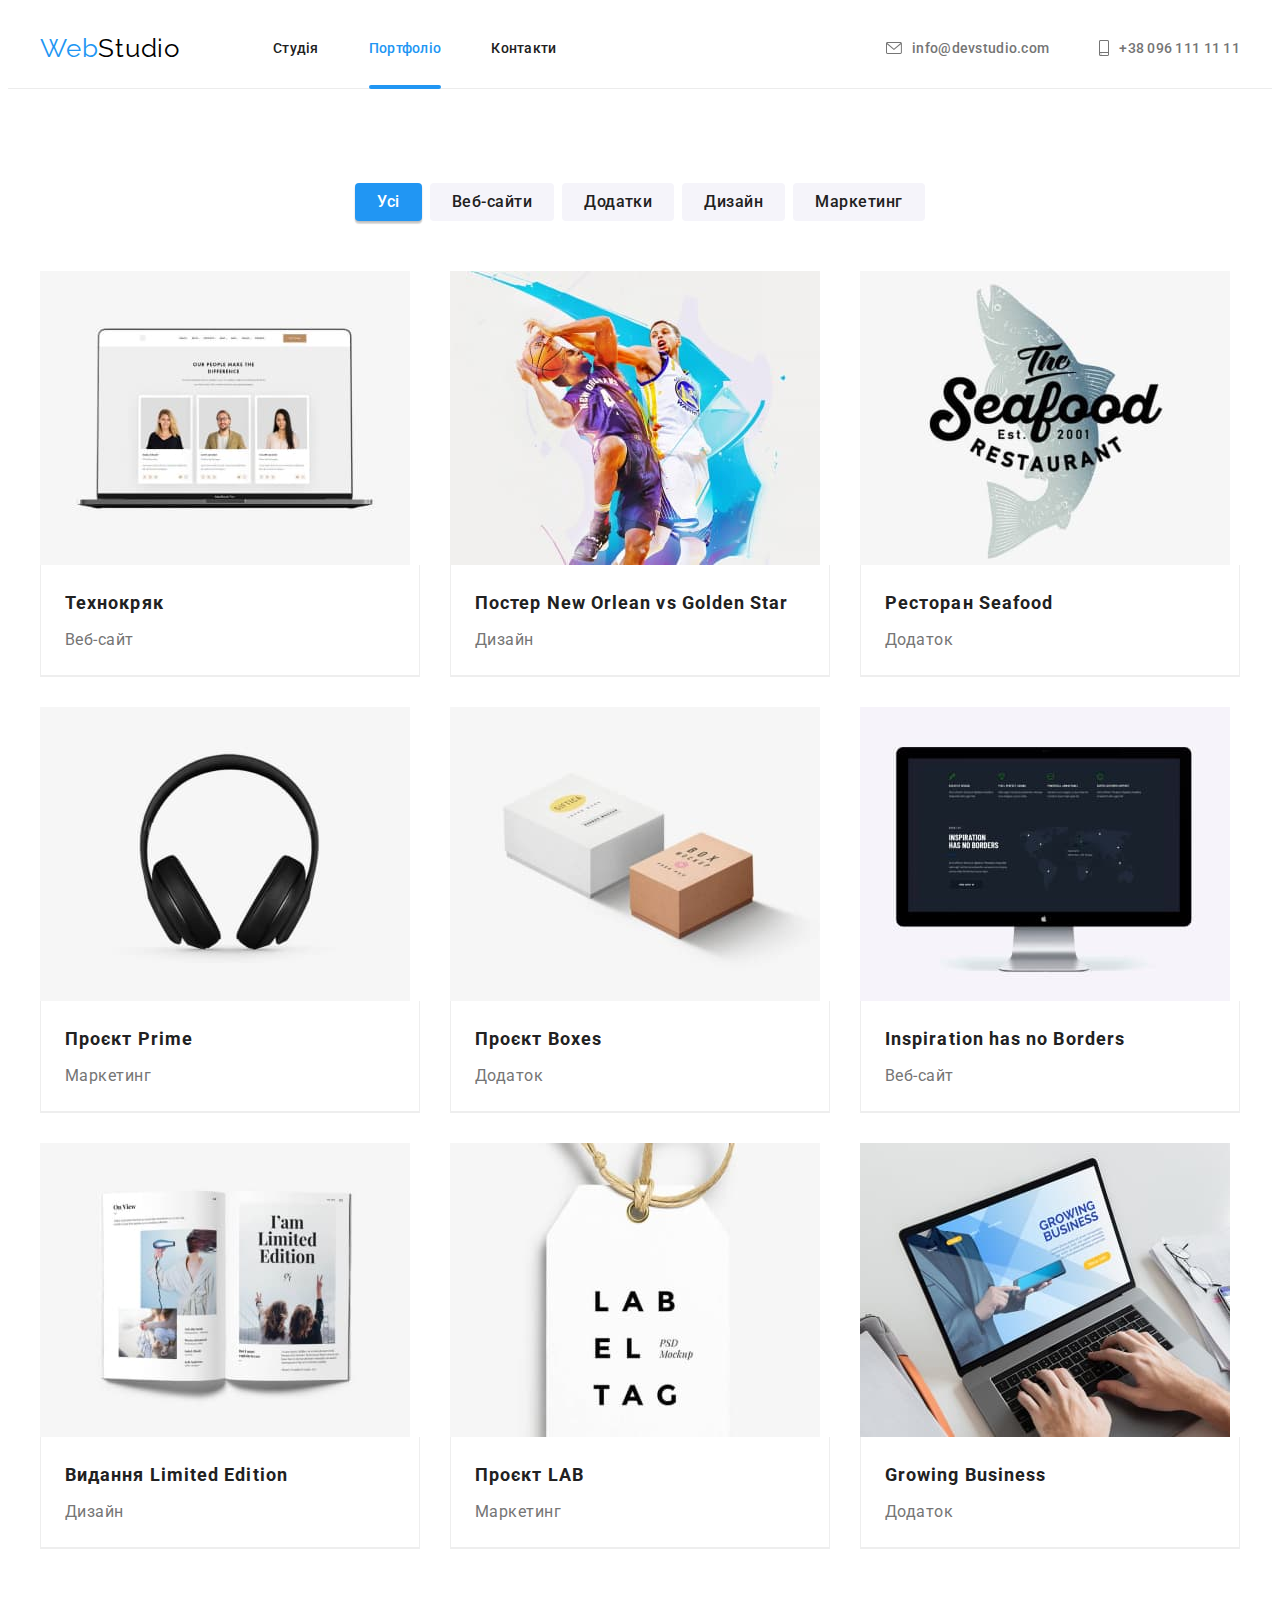
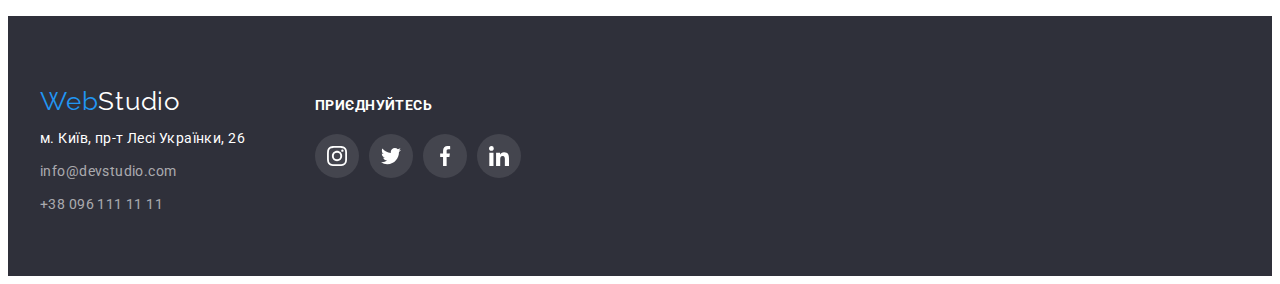
==== portfolio.html @ 8ec9ab8a "копіювання старого проекту" ====
<!DOCTYPE html>
<html lang="en">
<head>
    <meta charset="UTF-8">
    <meta http-equiv="X-UA-Compatible" content="IE=edge">
    <meta name="viewport" content="width=device-width, initial-scale=1.0">
    <title>goit-markup-hw-02</title>
    <link rel="preconnect" href="https://fonts.googleapis.com">
    <link rel="preconnect" href="https://fonts.gstatic.com" crossorigin>
    <link href="https://fonts.googleapis.com/css2?family=Raleway:wght@700&family=Roboto:wght@400;500;700;900&display=swap"
        rel="stylesheet">
    <link rel="stylesheet" href="https://cdnjs.cloudflare.com/ajax/libs/modern-normalize/1.1.0/modern-normalize.min.css"
        integrity="sha512-wpPYUAdjBVSE4KJnH1VR1HeZfpl1ub8YT/NKx4PuQ5NmX2tKuGu6U/JRp5y+Y8XG2tV+wKQpNHVUX03MfMFn9Q=="
        crossorigin="anonymous" referrerpolicy="no-referrer" />
    <link rel="stylesheet" href="./css/styles.css" />
</head>
<body>
    <header class="header">
       <div class="container header-container">
            <a href="./index.html" class="logo-link link"><span class="web">Web</span>Studio</a>
            <nav class="navigation">
                <ul class="header-nav ul">
                    <li class="header-nav-list">
                        <a href="./index.html"class="nav-link link">Студія</a></li>
                    <li class="header-nav-list">
                        <a href="./portfolio.html"class="nav-link link current">Портфоліо</a></li>
                    <li class="header-nav-list">
                        <a href="#"class="nav-link link">Контакти</a></li>
                </ul>
            </nav>
            <ul class="header-contacts ul">
                <li class="header-contacts-list">
                    <a href="mailto:info@devstudio.com" class="header-mail link">
                        <svg class="icon-mail" width="16" height="12">
                            <use href="./images/icons.svg#icon-envelope"></use>
                        </svg>
                    info@devstudio.com
                    </a>
                </li>
                <li class="header-contacts-list">
                    <a href="tel:+380961111111" class="header-tel link">
                        <svg class="icon-tel" width="10" height="16">
                            <use href="./images/icons.svg#icon-smartphone"></use>
                        </svg>
                    +38 096 111 11 11
                    </a>
                </li>
            </ul>
       </div>
    </header>
    <main>
        <section class="profile">
            <div class="container profile-container">
                <h2 class="visually-hidden">Портфоліо</h2>
                <ul class="profile-list ul">
                    <li class="profile-item">
                      <button  class="btn-portfolio current" type="button">Усі</button>  
                    </li>
                    <li class="profile-item">
                      <button class="btn-portfolio" type="button">Веб-сайти</button>  
                    </li>
                    <li class="profile-item">
                      <button class="btn-portfolio" type="button">Додатки</button>  
                    </li>
                    <li class="profile-item">
                      <button class="btn-portfolio" type="button">Дизайн</button>  
                    </li>
                    <li class="profile-item">
                      <button class="btn-portfolio" type="button">Маркетинг</button>  
                    </li>
                </ul>
                <ul class="content">
                    <li class="content-item ul">
                        <a href="#" class="work-link">
                            <div class="work-overlay">
                                <img src="./images/website.jpg" alt="Монітор ноутбука" width="370">
                                <p class="work-overlay-text">
                                    Ресурс пропонує комплексні пропозиції з різним рівнем функціоналу та сервісів. Все це дозволить відвідувачу отримати вичерпні відомості про компанію чи приватну особу.
                                </p>
                            </div>
                            <div class="project">
                                <h3 class="content-title">Технокряк</h3>
                                <p class="content-subtitle">Веб-сайт</p>
                            </div>
                        </a>
                    </li>
                    <li class="content-item ul">
                        <a href="#" class="work-link">
                            <div class="work-overlay">
                                <img src="./images/poster.jpg" alt="Басктболісти" width="370">
                                <p class="work-overlay-text">
                                    Ресурс пропонує комплексні пропозиції з різним рівнем функціоналу та сервісів. Все це дозволить відвідувачу отримати вичерпні відомості про компанію чи приватну особу.
                                </p>
                            </div>
                            <div class="project">
                                <h3 class="content-title">Постер New Orlean vs Golden Star</h3>
                                <p class="content-subtitle">Дизайн</p>
                            </div>
                        </a>
                    </li>
                    <li class="content-item ul">
                        <a href="#" class="work-link">
                            <div class="work-overlay">
                                <img src="./images/seafood.jpg" alt="Логотип ресторану" width="370">
                                <p class="work-overlay-text">
                                    Ресурс пропонує комплексні пропозиції з різним рівнем функціоналу та сервісів. Все це дозволить відвідувачу отримати вичерпні відомості про компанію чи приватну особу.
                                </p>
                            </div>
                            <div class="project">
                                <h3 class="content-title">Ресторан Seafood</h3>
                                <p class="content-subtitle">Додаток</p>
                            </div>
                        </a>
                    </li>
                    <li class="content-item ul">
                        <a href="#" class="work-link">
                            <div class="work-overlay">
                                <img src="./images/headphones.jpg" alt="Навушники" width="370">
                                <p class="work-overlay-text">
                                    Ресурс пропонує комплексні пропозиції з різним рівнем функціоналу та сервісів. Все це дозволить відвідувачу отримати вичерпні відомості про компанію чи приватну особу.
                                </p>
                            </div>
                            <div class="project">
                                <h3 class="content-title">Проєкт Prime</h3>
                                <p class="content-subtitle">Маркетинг</p>
                            </div>
                        </a>
                    </li>
                    <li class="content-item ul">
                        <a href="#" class="work-link">
                            <div class="work-overlay">
                                <img src="./images/boxes.jpg" alt="Дві коробки" width="370">
                                <p class="work-overlay-text">
                                    Ресурс пропонує комплексні пропозиції з різним рівнем функціоналу та сервісів. Все це дозволить відвідувачу отримати вичерпні відомості про компанію чи приватну особу.
                                </p>
                            </div>
                            <div class="project">
                                <h3 class="content-title">Проєкт Boxes</h3>
                                <p class="content-subtitle">Додаток</p>
                            </div>
                        </a>
                    </li>
                    <li class="content-item ul">
                        <a href="#" class="work-link">
                            <div class="work-overlay">
                                <img src="./images/inspiration.jpg" alt="Монітор комп'ютера" width="370">
                                <p class="work-overlay-text">
                                    Ресурс пропонує комплексні пропозиції з різним рівнем функціоналу та сервісів. Все це дозволить відвідувачу отримати вичерпні відомості про компанію чи приватну особу.
                                </p>
                            </div>
                            <div class="project">
                                <h3 class="content-title">Inspiration has no Borders</h3>
                                <p class="content-subtitle">Веб-сайт</p>
                            </div>
                        </a>
                    </li>
                    <li class="content-item ul">
                        <a href="#" class="work-link">
                            <div class="work-overlay">
                                <img src="./images/edition.jpg" alt="Розворот журналу" width="370">
                                <p class="work-overlay-text">
                                    Ресурс пропонує комплексні пропозиції з різним рівнем функціоналу та сервісів. Все це дозволить відвідувачу отримати вичерпні відомості про компанію чи приватну особу.
                                </p>
                            </div>
                            <div class="project">
                                <h3 class="content-title">Видання Limited Edition</h3>
                                <p class="content-subtitle">Дизайн</p>
                            </div>
                        </a>
                    </li>
                    <li class="content-item ul">
                        <a href="#" class="work-link">
                            <div class="work-overlay">
                                <img src="./images/lab.jpg" alt="Логотип" width="370">
                                <p class="work-overlay-text">
                                    Ресурс пропонує комплексні пропозиції з різним рівнем функціоналу та сервісів. Все це дозволить відвідувачу отримати вичерпні відомості про компанію чи приватну особу.
                                </p>
                            </div>
                            <div class="project">
                                <h3 class="content-title">Проєкт LAB</h3>
                                <p class="content-subtitle">Маркетинг</p>
                            </div>
                        </a>
                    </li>
                    <li class="content-item ul">
                        <a href="#" class="work-link">
                            <div class="work-overlay">
                                <img src="./images/business.jpg" alt="Людина друкує текст" width="370">
                                <p class="work-overlay-text">
                                    Ресурс пропонує комплексні пропозиції з різним рівнем функціоналу та сервісів. Все це дозволить відвідувачу отримати вичерпні відомості про компанію чи приватну особу.
                                </p>
                            </div>
                            <div class="project">
                                <h3 class="content-title">Growing Business</h3>
                                <p class="content-subtitle">Додаток</p>
                            </div>
                        </a>
                    </li>
                </ul>
            </div>
    </section>
    </main>
    <footer class="footer ">
        <div class="container">
            <div class="footer-container">
                <a href="./index.html" class="logo-footer-link link"><span class="web">Web</span>Studio</a>
                <address class="address">
                    <ul class="address-list ul">
                        <li class="address-list-item">
                            <a class="address-link link" href="https://goo.gl/maps/7Ttrmz1NtePC2R1u5" target="_blank"
                                rel="nooper noreffere">м. Київ, пр-т Лесі Українки, 26</a>
                        </li>
                        <li class="address-list-item">
                            <a class="contact-link link" href="mailto:info@devstudio.com">info@devstudio.com</a>
                        </li>
                        <li class="address-list-item">
                            <a class="contact-link link" href="tel:+380961111111">+38 096 111 11 11</a>
                        </li>
                    </ul>
                </address>
            </div>
            <div class="footer-social-container">
                <span class="footer-title">ПРИЄДНУЙТЕСЬ</span>
                <ul class="footer-social-list">
                    <li class="footer-list-item">
                        <a class="footer-social-link" href="#">
                            <svg class="team-social-icon" width="20" height="20">
                                <use href="./images/icons.svg#icon-instagram-2"></use>
                            </svg>
                        </a>
                    </li>
                    <li class="footer-list-item">
                        <a class="footer-social-link" href="#">
                            <svg class="team-social-icon" width="20" height="20">
                                <use href="./images/icons.svg#icon-twitter-1"></use>
                            </svg>
                        </a>
                    </li>
                    <li class="footer-list-item">
                        <a class="footer-social-link" href="#">
                            <svg class="team-social-icon" width="20" height="20">
                                <use href="./images/icons.svg#icon-facebook-1"></use>
                            </svg>
                        </a>
                    </li>
                    <li class="footer-list-item">
                        <a class="footer-social-link" href="#">
                            <svg class="team-social-icon" width="20" height="20">
                                <use href="./images/icons.svg#icon-linkedin-1"></use>
                            </svg>
                        </a>
                    </li>
                </ul>
            </div>
        </div>
    </footer>
</body>
</html>
---- css/styles.css ----
body{
    font-family: 'Raleway', sans-serif;
    font-family: 'Roboto', sans-serif;
    background-color: var(--white);
    color: var(--main-text-color);
}
:root { 
--main-text-color: #212121;
--secondary-text-color: #757575;
--accent: #2196F3;
--btn-hover:#188CE8;
--white: #ffffff; 
--black: #000000;
--team-section-color:#F5F4FA;
--section-color: #2F303A;
--btn-color: #F5F4FA;
--footer-background-color:#2F303A;
--border-project-color: #EEEEEE;
--border-header:#ECECEC;
--soc-link-team: #AFB1B8;
--aside-bck-color: #2F303A;
--time: 250ms;
--cubic:cubic-bezier(0.4, 0, 0.2, 1);
}

h1,
h2,
h3,
h4,
h5,
h6, 
p{
  margin: 0;
}

ul{
  list-style: none;
  margin: 0;
  padding: 0;
}

address{
  font-style: normal;
}

.container {
width: 1200px;
padding-left: 15px;
padding-right: 15px;
margin: 0 auto;
}

img {
  display: block;
  max-width: 100%;
  height: auto;
}

.section {
  padding: 94px 0;
}

/* studio styles */
/* ------------------------header styles------------------------------ */

.header{
background: var(--white);
border-bottom: 1px solid var(--border-header);
}

.logo-link{
font-family: Raleway;
color: var(--black);
font-size: 26px;
line-height: calc(31/26);
letter-spacing: 0.03em;
margin-right: 93px;
}

.web{
  color: var(--accent);
}

.link{
  text-decoration: none;
}

.btn{
  cursor: pointer;
  font-family: inherit;
  display: block;
  margin: auto;
} 

.header-container{
  display: flex;
  align-items: center;
  height: 80px; 
}

.navigation{
  margin-right: auto;
}


.nav-link.current{
  color: var(--accent);
}

.header-nav, .header-contacts {
  left: 0px;
  top: 0px;
  display: flex;
  gap: 50px;
}

.nav-link  {
  font-weight: 500;
  font-size: 14px;
  line-height: calc(16/14);
  letter-spacing: 0.02em;
  color: var(--main-text-colo);
  position: relative;
  display: block;
  padding: 32px 0;
}

.nav-link.current.link::after{
  display: block;
  content:'';
  position: absolute;
  bottom: -1px;
  left: 0;
  width: 100%;
  height: 4px;
  background-color: var(--accent);
  border-radius: 2px;
}

.header-mail, .header-tel {
  font-weight: 500;
  font-size: 14px;
  line-height: calc(16/14);
  letter-spacing: 0.02em;
  color: var(--secondary-text-color);
  display: flex;
  padding-top: 32px;
  padding-bottom: 32px;
  align-items: center;
  gap: 10px;
  transition: color var(--time) var(--cubic);
}

.icon-mail, .icon-tel{
  fill: currentColor;
}

.nav-link:hover,
.nav-link:focus, 
.header-mail:hover, 
.header-mail:focus, 
.header-tel:hover, 
.header-tel:focus {
  color: var(--accent);
}

/* ------------------------hero styles------------------------------ */


.hero{
height: 600px;
background-color: var(--section-color);
background-image: linear-gradient(
  rgba(47, 48, 58, 0.4),
  rgba(47, 48, 58, 0.4)), 
  url('../images/hero.jpg');
background-repeat: no-repeat;
background-color: #C4C4C4;
background-position: center;
text-align: center;
padding-top: 200px;
padding-bottom: 200px; 
background-size: cover;
max-width: 1600px;
margin-left: auto;
margin-right: auto;
}

.section-title {
  width: 696px;
  margin: 0 auto 30px auto;
  margin-bottom: 30px;
  font-weight: 900;
  font-size: 44px;
  line-height: calc(60/44);
  text-align: center;
  letter-spacing: 0.06em;
  text-transform: uppercase;
  color: var(--white);  
}

.section-btn {
  font-weight: 700;
  font-size: 16px;
  line-height: calc(30/16);
  align-items: center;
  text-align: center;
  letter-spacing: 0.06em;
  background-color: var(--accent);
  border-radius: 4px;
  border: none;
  color: var(--black);
  margin-top: 30px;
  padding: 10px 29px;
  box-shadow: 0px 4px 4px rgba(0, 0, 0, 0.15);
  transition: color var(--time) var(--cubic),
  background-color var(--time) var(--cubic);
}

.section-btn:hover,
.section-btn:focus{
  background-color: var(--btn-hover);
  color: var(--white);
}
/* ------------------------about styles------------------------------ */

.about-container{
  display: flex;
}

.about{
  padding: 94px 0;
}

.about-list{
  display: flex;
  gap: 30px;
}

.about-list-item{
  flex-basis: calc((100% - 90px) / 4);
}

.about-list-item::before{
  display: block;
  content: "";
  width: 270px;
  height: 120px;
  background-size: 70px 70px;
  background-repeat: no-repeat;
  background-position: center;
  background-color: #F5F4FA;
  margin-bottom: 30px;
  border-radius: 4px;
}

.icon-antena::before{
  background-image: url(../images/antena.svg);
}

.icon-clock::before{
  background-image: url(../images/clock.svg);
}

.icon-diagrama::before{
  background-image: url(../images/diagram.svg);
}

.icon-astronaut::before{
  background-image: url(../images/astronaut.svg);
}

.about-title {
  font-size: 14px;
  line-height: calc(16/14);
  letter-spacing: 0.03em;
  text-transform: uppercase;
  color: var(--main-text-color);
  margin-bottom: 10px;
}

.about-sutitle {
  font-size: 14px;
  line-height: calc(24/14);
  letter-spacing: 0.03em;
  color: var(--secondary-text-color);
}

/* ------------------------aside styles------------------------------ */


.aside{
  padding-bottom: 94px;
}

.aside-list{
  display: flex;
  gap: 30px;
}

.aside-list-item{
flex-basis: calc((100% - 30px) / 3);
}

.aside-title {
  font-size: 36px;
  line-height: calc(42/36);
  text-align: center;
  letter-spacing: 0.03em;
  color: var(--main-text-color);
  margin-bottom: 50px;
}

.work-wrap {
  position: relative;
}

.work-text {
font-weight: 700;
font-size: 14px;
line-height: calc(16/14);
text-align: center;
letter-spacing: 0.03em;
text-transform: uppercase;
color: var(--white);
padding-top: 27px;
position: absolute;
position: absolute;
bottom: 0;
left: 0;
width: 370px;
height: 70px;
background-color: var(--aside-bck-color);
opacity: 0.8;
margin: 0;
}

/* ------------------------team styles------------------------------ */

.team {
  background: var(--team-section-color);
}

.team-list{
  display: flex;
  gap: 30px;
}

.team-item{
  flex-basis: calc((100% - 90px) / 4);
  box-shadow: 0px 1px 3px rgba(0, 0, 0, 0.12), 0px 1px 1px rgba(0, 0, 0, 0.14), 0px 2px 1px rgba(0, 0, 0, 0.2);
    border-radius: 0px 0px 4px 4px;
}

.team-project{
  background: var(--white);
  /* box-shadow: 0px 1px 3px rgba(0, 0, 0, 0.12), 0px 1px 1px rgba(0, 0, 0, 0.14), 0px 2px 1px rgba(0, 0, 0, 0.2); */
  border-radius: 0px 0px 4px 4px;
  padding-top: 30px;
  padding-bottom: 30px;
}

.team-item-title {
  font-weight: 500;
  font-size: 16px;
  line-height: calc(19/16);
  text-align: center;
  letter-spacing: 0.03em;
  color: var(--main-text-color);
  margin-bottom: 10px;
}

.team-item-sutitle {
  font-size: 16px;
  line-height: calc(19/16);
  text-align: center;
  letter-spacing: 0.03em;
  color: var(--secondary-text-color);
  margin-bottom: 16px;
}

.team-social-list{
  display: flex;
  justify-content: center;
  gap: 10px;
}

.social-list-item{
  width: 44px;
  height: 44px;
}

.social-list-link{
  display: flex;
  width: 100%;
  height: 100%;
  background-color: var(--white);
  border-radius: 50%;
  align-items: center;
  justify-content: center;
  text-decoration: none;
  color: inherit;
  color: var(--soc-link-team);
  transition: border-color var(--time) var(--cubic),
    color var(--time) var(--cubic);
}

.team-social-icon{
  fill: currentColor; 

}

.social-list-link:hover,
.social-list-link:focus{
  cursor: pointer;
  background-color: var(--accent);
  color: var(--white);
}

/* ------------------------clients styles------------------------------ */


.clients-list {
display: flex;
gap: 30px;
justify-content: center;
}

.clients-list-item {
  flex-basis: calc((100% - 30px) / 6);
}

.clients-link {
  display: flex;
  align-items: center;
  color: #AFB1B8;
  width: 170px;
  height: 92px;
  border: 1px solid #AFB1B8;
  border-radius: 4px;
  padding: 16px 32px;
  transition: border-color var(--time) var(--cubic),
      fill var(--time) var(--cubic);
}

.clients-icon {
  fill: currentColor;
}

.clients-link:hover,
.clients-link:focus{
  border-color: var(--accent);
  color: var(--accent);
}


/* ------------------------footer styles------------------------------ */



.footer {
  background: var(--footer-background-color);
  background: var(--section-color);
  margin: 0 auto;
  padding-top: 60px;
  padding-bottom: 60px;
}

.logo-footer-link{
  font-family: Raleway;
  font-size: 26px;
  line-height: calc(31/16);
  letter-spacing: 0.03em;
  color: var(--white);
  margin-top: 10px;   
  margin-bottom: 20px;
} 


.address-list-item:not(:last-child) {
  margin-bottom: 9px;
}

.address-link{
  font-style: normal;
  font-size: 14px;
  line-height: calc(24/14);
  letter-spacing: 0.03em;
  color: var(--white);
  transition: 
      background-color var(--time) var(--cubic);
}

.contact-link {
  font-size: 14px;
  line-height: calc(24/14);
  letter-spacing: 0.03em;
  color: rgba(255, 255, 255, 0.6);
  font-style: normal;
  transition: background-color var(--time) var(--cubic);
}

.address-link:hover, 
.address-link:focus,
.contact-link:hover,
.contact-link:focus{
  color: var(--accent);
}

.footer .container{
  display: flex;
  align-items: baseline;
}

.footer-social-container{
  margin-left: 70px;
  margin-top: 72;
}

.part-footer {
  display: flex;
}

.footer-title{
  font-weight: 700;
  font-size: 14px;
  line-height: calc(16/14);
  letter-spacing: 0.03em;
  text-transform: uppercase;
  color: var(--white);
  margin-bottom: 20px;
}

.footer-social-list{
  display: flex;
  align-items: center;
  gap: 10px;
  margin-top: 20px;
}

.footer-list-item {
  width: 44px;
  height: 44px;
}

.footer-social-link {
  display: flex;
  width: 100%;
  height: 100%;
  border-radius: 50%;
  background: rgba(255, 255, 255, 0.1);
  align-items: center;
  color: var(--white);
  justify-content: center;
  text-decoration: none;
  transition:
      background-color var(--time) var(--cubic);
}

.team-social-icon {
  fill: currentColor;
}

.footer-social-link:hover,
.footer-social-link:focus{
  background-color: var(--accent);
}

/* profile styles */
/* ------------------------ styles------------------------------ */

.profile{
padding-top: 94px;
padding-bottom: 94px;
margin: 0;
}

.profile-list{
display: flex;
flex-wrap: wrap;
gap: 8px;
padding-bottom: 50px;
align-items: center;
justify-content: center;
}


.visually-hidden {
  position: absolute;
  width: 1px;
  height: 1px;
  margin: -1px;
  border: 0;
  padding: 0;
  white-space: nowrap;
  clip-path: inset(100%);
  clip: rect(0 0 0 0);
  overflow: hidden;
}

.btn-portfolio {
  font-family: inherit;
  font-style: normal;
  font-weight: 500;
  font-size: 16px;
  line-height: calc(26/16);
  text-align: center;
  letter-spacing: 0.03em;
  color: var(--main-text-color);
  background: var(--btn-color);
  border-radius: 4px;
  border: none;
  cursor: pointer;
  padding: 6px 22px;
  transition: color var(--time) var(--cubic),
  box-shadow var(--time) var(--cubic),
    background-color var(--time) var(--cubic);
}

.btn-portfolio.current{
  background-color: var(--accent);
  color: var(--white);
  box-shadow: 0px 3px 1px rgba(0, 0, 0, 0.1), 0px 1px 2px rgba(0, 0, 0, 0.08), 0px 2px 2px rgba(0, 0, 0, 0.12);
}

.btn-portfolio:hover,
.btn-portfolio:focus{
  background: var(--accent);
  color: var(--btn-color);
  box-shadow: 0px 3px 1px rgba(0, 0, 0, 0.1), 0px 1px 2px rgba(0, 0, 0, 0.08), 0px 2px 2px rgba(0, 0, 0, 0.12);
}

.work-link{
box-shadow: 0px 1px 1px rgba(0, 0, 0, 0.12), 0px 4px 4px rgba(0, 0, 0, 0.06), 1px 4px 6px rgba(0, 0, 0, 0.16);
text-decoration: none;
}  

.work-overlay {
  position: relative;
  overflow: hidden;
}

.work-overlay-text {
font-weight: 400;
font-size: 18px;
line-height: calc(28/18);
letter-spacing: 0.03em;
color: var(--white);
position: absolute;
top: 0;
left: 0;
transform: translateY(100%);
transition: transform var(--time) var(--cubic),
opacity var(--time) var(--cubic);
width: 100%;
height: 100%;
padding-top: 63px;
padding-right: 24px;
padding-bottom: 63px;
padding-left: 24px;
margin: 0;
opacity: 0;
background-color: rgba(33, 150, 243, 0.9);
}

.work-link:hover .work-overlay-text {
  transform: translateY(0);
  opacity: 1;
}

/* ------------------------content styles------------------------------ */

.profile{
  padding-bottom: 67px;
}

.content-title {
  font-style: normal;
  font-size: 18px;
  line-height: calc(36/18);
  letter-spacing: 0.06em;
  color: var(--main-text-color);
  margin-bottom: 4px;
}

.content {
  display: flex;
  flex-wrap: wrap;
  gap: 30px;
}

.content-item{
flex-basis: calc((100% - 60px) / 3);
border-bottom: 1px solid var(--border-project-color);
padding: 0;
margin: 0;
transition: box-shadow var(--time) var(--cubic),
    background-color var(--time) var(--cubic);
}

.project{
  padding: 20px 24px;
  border: 1px solid var(--border-project-color);
  border-top: 0;
}

.content-subtitle{
  font-size: 16px;
  line-height: calc(30/16);
  letter-spacing: 0.03em;
  color: var(--secondary-text-color);
}

.content-item:hover,
.content-item:focus{
  box-shadow: 0px 1px 1px rgba(0, 0, 0, 0.12), 0px 4px 4px rgba(0, 0, 0, 0.06), 1px 4px 6px rgba(0, 0, 0, 0.16);
}

.backdrop{
  position: fixed;
  width: 100%;
  height: 100%;
  background: rgba(0, 0, 0, 0.2);
  top: 0;
  transition: opacity 1000ms var(--cubic), visibility 1000ms var(--cubic);
}

.modal{
  width: 528px;
  min-height: 581px;
  background: var(--white);
  box-shadow: 0px 1px 3px rgba(0, 0, 0, 0.12), 0px 1px 1px rgba(0, 0, 0, 0.14), 0px 2px 1px rgba(0, 0, 0, 0.2);
  border-radius: 4px;
  transform: translate(-50%, -50%) scaleX(1);
  top: 50%;
  left: 50%;
  position: absolute;
  transition: transform 1000ms var(--cubic);
}

.backdrop.is-hidden .modal{
  transform: translate(-50%, -50%) scaleX(1.5);
}

.close-dtn{
box-sizing: border-box;
width: 30px;
height: 30px;
background: var(--white);
border: 1px solid rgba(0, 0, 0, 0.1);
border-radius: 50%;
display: flex;
align-items: center;
justify-content: center;
background-color: transparent;
position: absolute;
right: 10px;
top: 10px;
}

.is-hidden{
  opacity: 0;
  visibility: hidden;
  pointer-events: none;
}
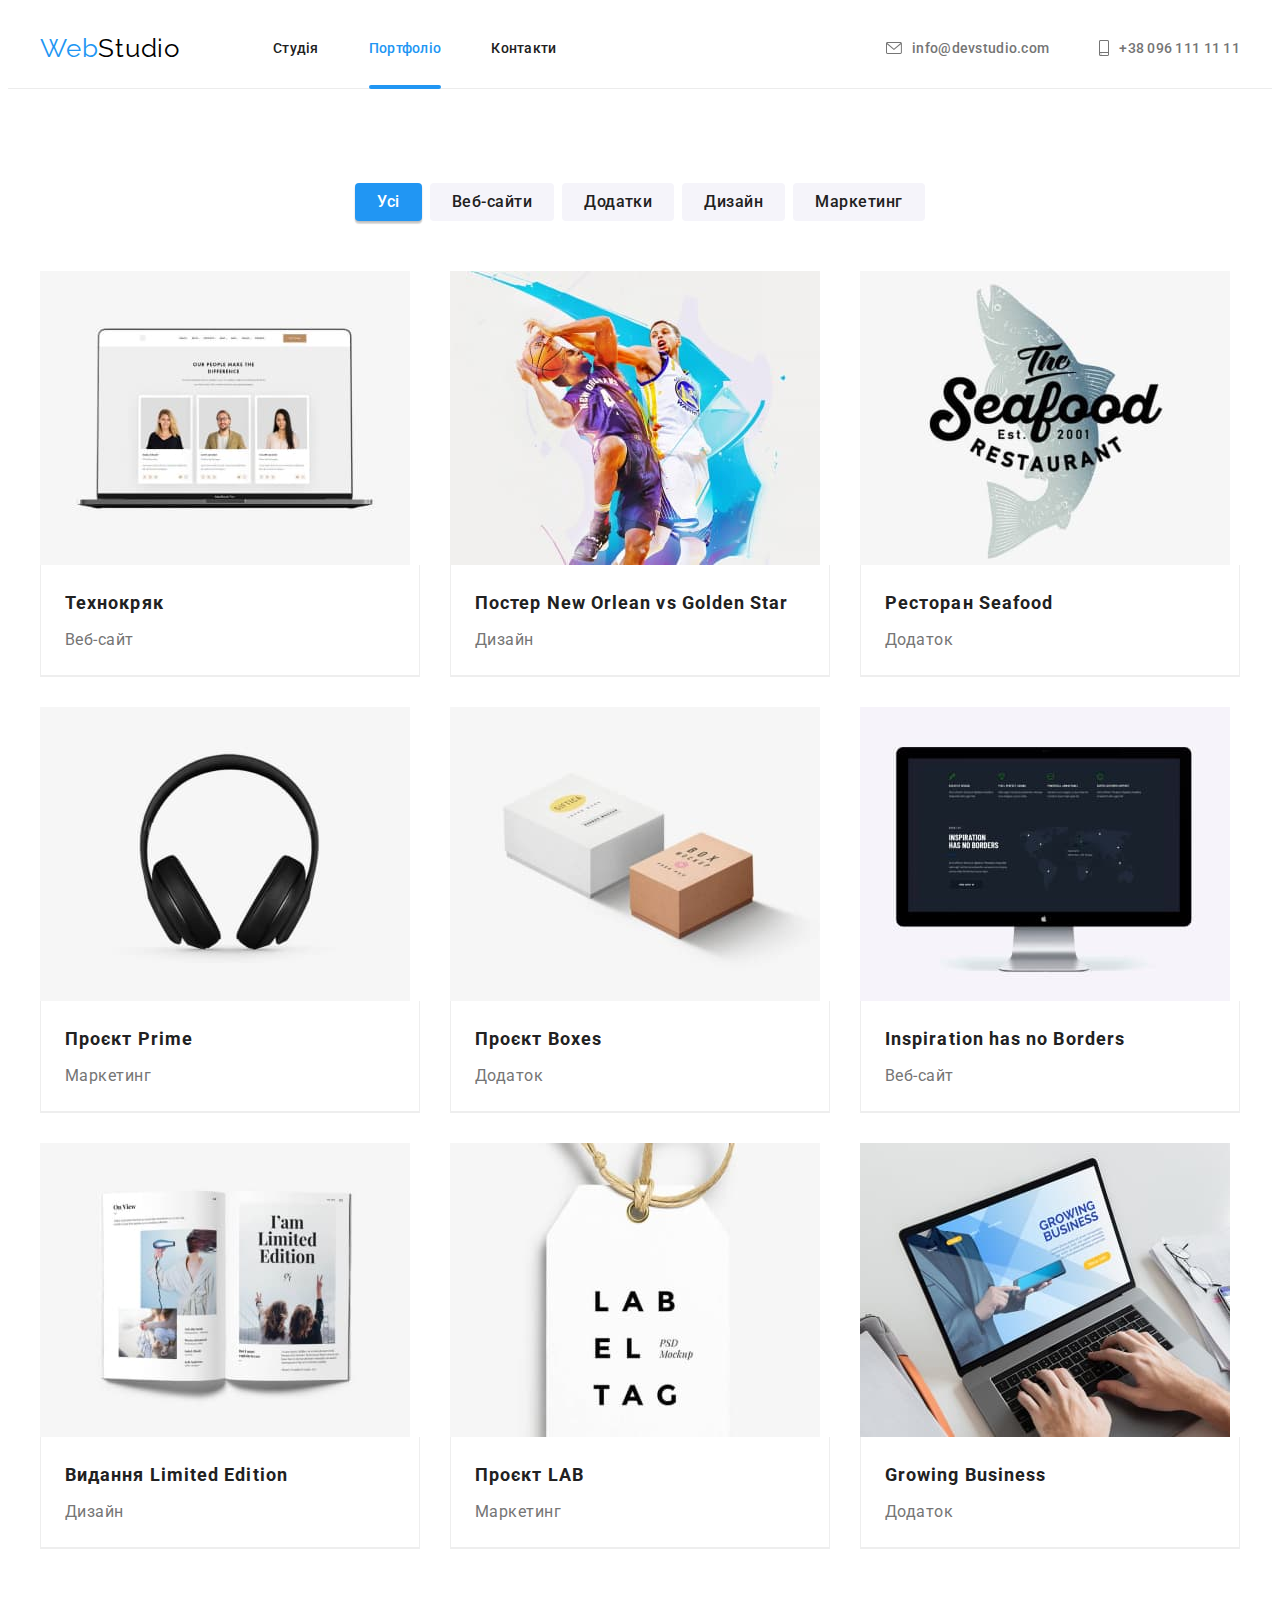
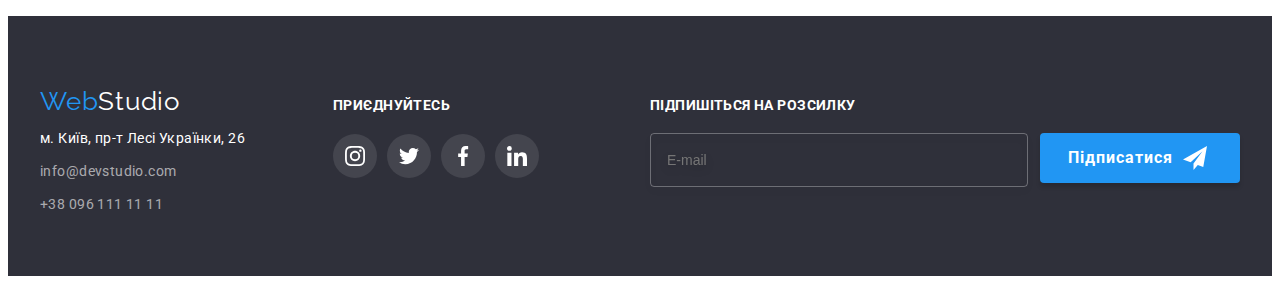
==== commit f0a848d5: "футе портфоліо" ====
--- a/portfolio.html
+++ b/portfolio.html
@@ -201,7 +201,7 @@
     </section>
     </main>
     <footer class="footer ">
-        <div class="container">
+        <div class="footer-field container">
             <div class="footer-container">
                 <a href="./index.html" class="logo-footer-link link"><span class="web">Web</span>Studio</a>
                 <address class="address">
@@ -252,6 +252,21 @@
                     </li>
                 </ul>
             </div>
+            <div class="footer-subscribe-container">
+                <p class="footer-title">ПІДПИШІТЬСЯ НА РОЗСИЛКУ</p>
+                <form action="#" class="subscribe-form">
+                    <label for="user-email"></label>
+                    <input type="email" name="user-email" class="footer-input" required id="user-email"
+                        placeholder="E-mail" />
+                    <div class="subscribe-wrap">
+                        <button type="button" class="subscribe-btn btn">Підписатися
+                            <svg class="subscribe-icon" width="24" height="24">
+                                <use href="./images/icons.svg#icon-send"></use>
+                            </svg>
+                        </button>
+                    </div>
+                </form>
+            </div>
         </div>
     </footer>
 </body>
--- a/css/styles.css
+++ b/css/styles.css
@@ -209,18 +209,17 @@
   background-color: var(--accent);
   border-radius: 4px;
   border: none;
-  color: var(--black);
+  color: var(--white);
   margin-top: 30px;
   padding: 10px 29px;
   box-shadow: 0px 4px 4px rgba(0, 0, 0, 0.15);
-  transition: color var(--time) var(--cubic),
+  transition:
   background-color var(--time) var(--cubic);
 }
 
 .section-btn:hover,
 .section-btn:focus{
   background-color: var(--btn-hover);
-  color: var(--white);
 }
 /* ------------------------about styles------------------------------ */
 
@@ -401,18 +400,16 @@
   text-decoration: none;
   color: inherit;
   color: var(--soc-link-team);
-  transition: border-color var(--time) var(--cubic),
+  transition: background-color var(--time) var(--cubic),
     color var(--time) var(--cubic);
 }
 
 .team-social-icon{
   fill: currentColor; 
-
 }
 
 .social-list-link:hover,
 .social-list-link:focus{
-  cursor: pointer;
   background-color: var(--accent);
   color: var(--white);
 }
@@ -510,11 +507,17 @@
 .footer .container{
   display: flex;
   align-items: baseline;
+  justify-content: space-between;
+}
+
+.footer-field {
+
 }
 
 .footer-social-container{
   margin-left: 70px;
   margin-top: 72;
+  margin-right: 93px;
 }
 
 .part-footer {
@@ -565,6 +568,60 @@
 .footer-social-link:focus{
   background-color: var(--accent);
 }
+
+.footer-subscribe {
+display: block;
+}
+
+.subscribe-form {
+  display: flex;
+}
+
+.footer-input {
+  width: 358px;
+  height: 50px;
+  border: 1px solid rgba(255, 255, 255, 0.3);
+  filter: drop-shadow(0px 4px 4px rgba(0, 0, 0, 0.15));
+  border-radius: 4px;
+  display: block;
+  background-color: transparent;
+  font-size: 14px;
+  color: var(--secondary-text-color);
+  outline: transparent;
+  padding-left: 16px;
+}
+
+
+.subscribe-btn {
+  font-weight: 700;
+    font-size: 16px;
+    line-height: calc(30/16);
+    display: flex;
+    align-items: center;
+    text-align: center;
+    letter-spacing: 0.06em;
+    color: var(--white);
+    width: 200px;
+    height: 50px;
+    background: var(--accent);
+    box-shadow: 0px 4px 4px rgba(0, 0, 0, 0.15);
+    border-radius: 4px;
+    border: none;
+    padding: 10px 28px;
+    margin-left: 12px;
+    transition: background-color var(--time) var(--cubic);
+}
+
+.subscribe-icon {
+  fill: currentColor;
+  margin-left: 10px;
+}
+
+.subscribe-btn:hover{
+  background-color: var(--btn-hover);
+}
+
+
 
 /* profile styles */
 /* ------------------------ styles------------------------------ */
@@ -614,7 +671,7 @@
   padding: 6px 22px;
   transition: color var(--time) var(--cubic),
   box-shadow var(--time) var(--cubic),
-    background-color var(--time) var(--cubic);
+  background-color var(--time) var(--cubic);
 }
 
 .btn-portfolio.current{
@@ -695,7 +752,7 @@
 padding: 0;
 margin: 0;
 transition: box-shadow var(--time) var(--cubic),
-    background-color var(--time) var(--cubic);
+background-color var(--time) var(--cubic);
 }
 
 .project{
@@ -724,6 +781,8 @@
   top: 0;
   transition: opacity 1000ms var(--cubic), visibility 1000ms var(--cubic);
 }
+
+/* ------------------------modal styles------------------------------ */
 
 .modal{
   width: 528px;
@@ -736,6 +795,7 @@
   left: 50%;
   position: absolute;
   transition: transform 1000ms var(--cubic);
+  padding: 40px;
 }
 
 .backdrop.is-hidden .modal{
@@ -754,8 +814,17 @@
 justify-content: center;
 background-color: transparent;
 position: absolute;
-right: 10px;
-top: 10px;
+right: 8px;
+top: 8px;
+}
+
+.close-icon{
+  fill: currentColor;
+}
+
+.close-dtn:hover,
+.close-dtn:focus{
+  color: var(--accent)
 }
 
 .is-hidden{
@@ -763,3 +832,173 @@
   visibility: hidden;
   pointer-events: none;
 }
+
+
+.modal-title{
+    font-weight: 700;
+    font-size: 20px;
+    line-height: calc(23/20);
+    text-align: center;
+    letter-spacing: 0.03em;
+    color: var(--black); 
+    margin-bottom: 12px;
+}
+
+.modal-label{
+margin-bottom: 10px;
+}
+
+.label-title{
+  width: 22px;
+  height: 14px;
+  font-size: 12px;
+    line-height: 14px;
+    letter-spacing: 0.01em;
+    color: var(--secondary-text-color);
+    margin-bottom: 4px;
+}
+
+.input-wrap{
+  position: relative;
+  /* margin-bottom: 10px; */
+}
+
+.modal-icon{
+  position: absolute;
+  left: 5px;
+  top: 50%;
+  transform: translateY(-50%);
+  margin-left: 11px;
+  fill: currentColor;
+}
+
+.modal-input{
+  width: 100%;
+  height: 40px;
+  border: 1px solid rgba(33, 33, 33, 0.2);
+  border-radius: 4px;
+  display: block;
+  background-color: transparent;
+  font-size: 14px;
+  color: var(--black);
+  outline: transparent;
+  padding-left: 42px;
+  transition:
+      color var(--time) var(--cubic),
+      border-color var(--time) var(--cubic);
+}
+
+.modal-input:focus,
+.feedback:focus, .feedback:hover{
+  border-color: var(--accent);
+}
+
+.modal-input:focus + .modal-icon{
+  fill: var(--accent);
+}
+
+.modal-feedback{
+  margin-bottom: 20px;
+}
+
+.feedback{
+  display: block;
+  width: 448px;
+  height: 120px;
+  border: 1px solid rgba(33, 33, 33, 0.2);
+  border-radius: 4px;
+  margin-bottom: 20px;
+  padding: 12px 16px;
+  color: var(--secondary-text-color);
+  font-size: 12px;
+  line-height: calc(14/12);
+  transition:
+      color var(--time) var(--cubic),
+      border-color var(--time) var(--cubic);
+}
+
+.feedback::placeholder{
+    font-size: 12px;
+    line-height: calc(14/12);
+    letter-spacing: 0.01em;
+    color: var(--secondary-text-color);
+}
+
+.policy-label {
+  display: flex;
+  align-items: center;
+  justify-content: center;
+  gap: 8px;
+  margin-bottom: 30px;
+  font-size: 14px;
+  line-height: calc(24 / 14);
+  letter-spacing: 0.03em;
+  color:var(--secondary-text-color);
+}
+
+.policy-checkbox {
+  /* width: 425px;
+  height: 24px; */
+}
+
+
+.policy-icon {
+  fill: var(--white);
+  border: 2px solid #212121;
+  border-radius: 2px;
+  transition: border-color var(--time) var(--cubic),
+  background-color var(--time) var(--cubic);
+}
+
+.policy-link {
+  position: relative;
+  font-weight: 400;
+  font-size: 14px;
+  line-height: calc(24 / 14);
+  letter-spacing: 0.03em;
+  color: var(--accent);
+}
+
+.policy-link::after{
+  content: " ";
+  position: absolute;
+  bottom: 5px;
+  left: 0;
+  width: 100%;
+  height: 1px;
+  background-color: var(--accent);
+}
+
+.policy-checkbox:checked + .policy-icon{
+  border-color: transparent;
+  background-color: var(--accent);
+}
+
+.send-btn{
+font-weight: 700;
+  font-size: 16px;
+  line-height: calc(30/16);
+  display: flex;
+  align-items: center;
+  text-align: center;
+  letter-spacing: 0.06em;
+  color: var(--white);
+  width: 200px;
+  height: 50px;
+  background: #2196F3;
+  box-shadow: 0px 4px 4px rgba(0, 0, 0, 0.15);
+  border-radius: 4px;
+  border: none;
+  padding: 10px 52px;
+  transition:
+      background-color var(--time) var(--cubic);
+}
+
+.send-btn:hover,
+.send-btn:focus{
+  background: var(--btn-hover);
+    box-shadow: 0px 4px 4px rgba(0, 0, 0, 0.15);
+    border-radius: 4px;
+}
+
+
